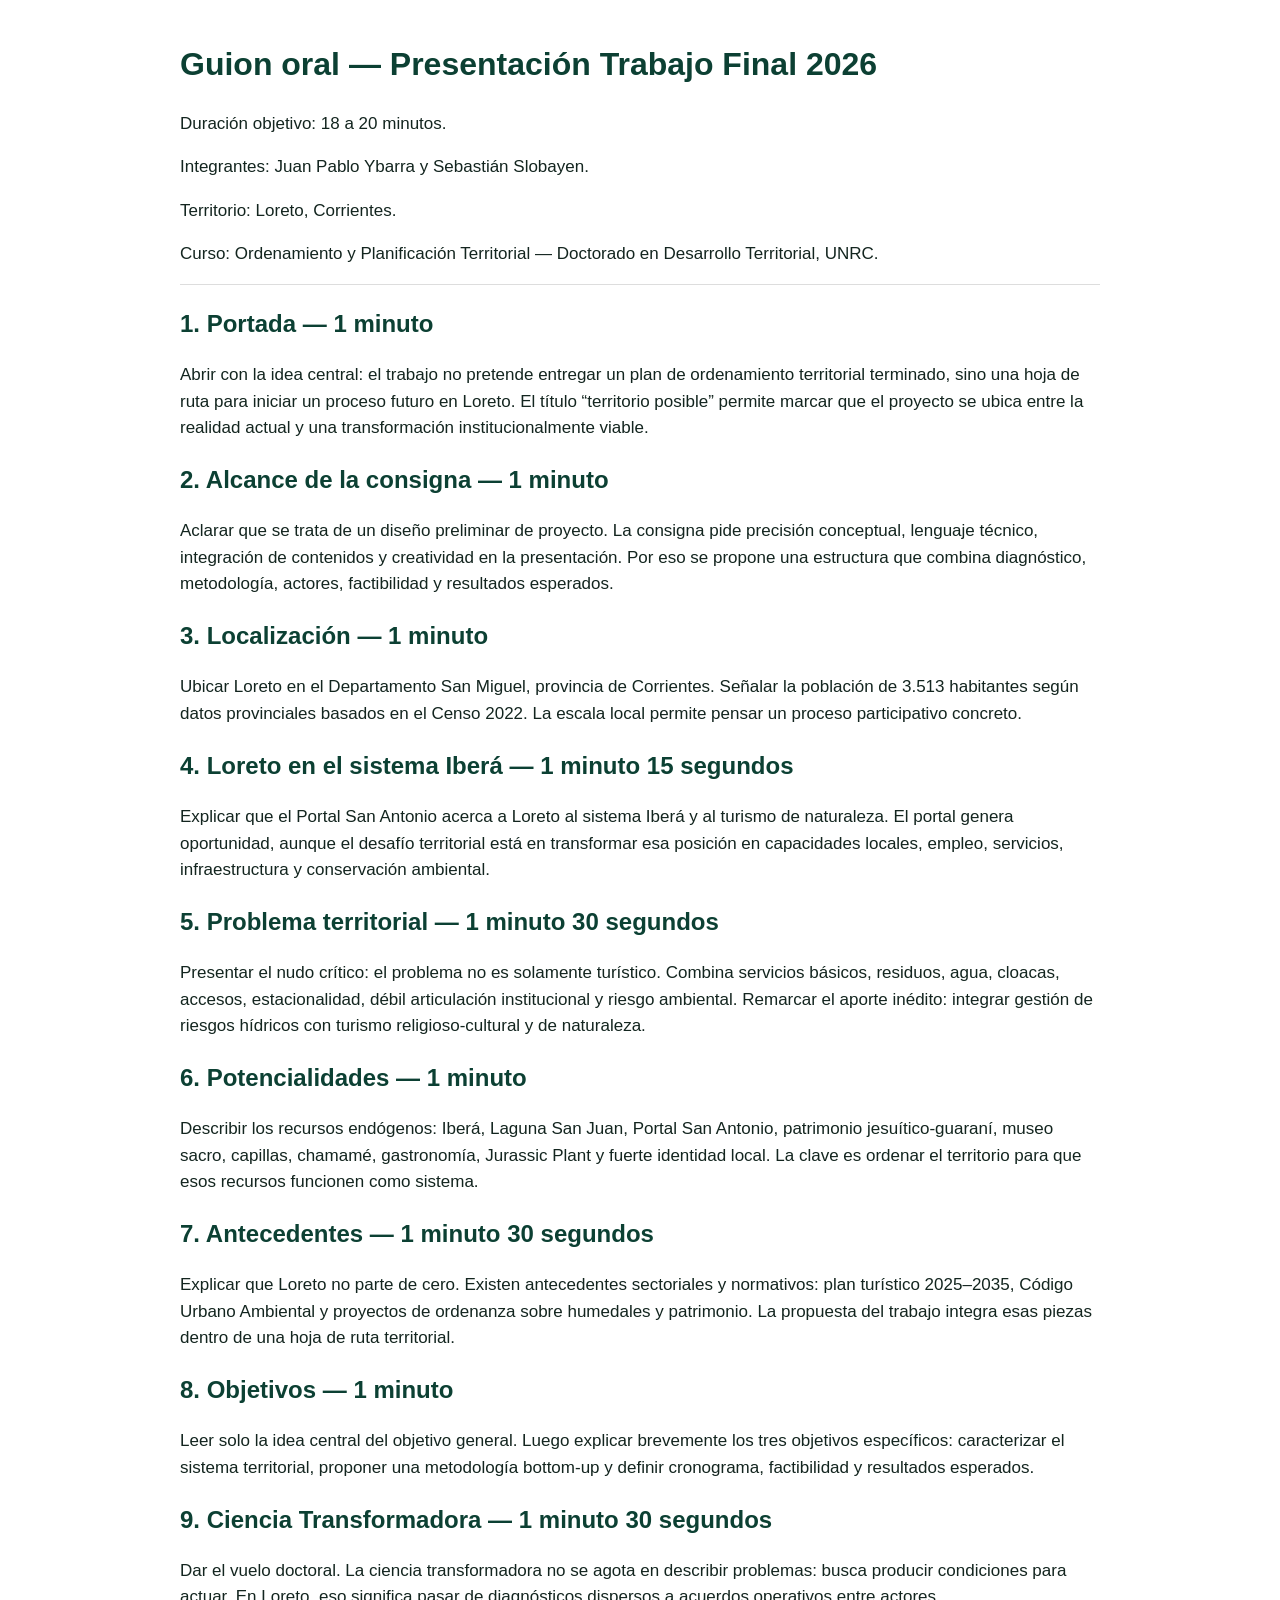
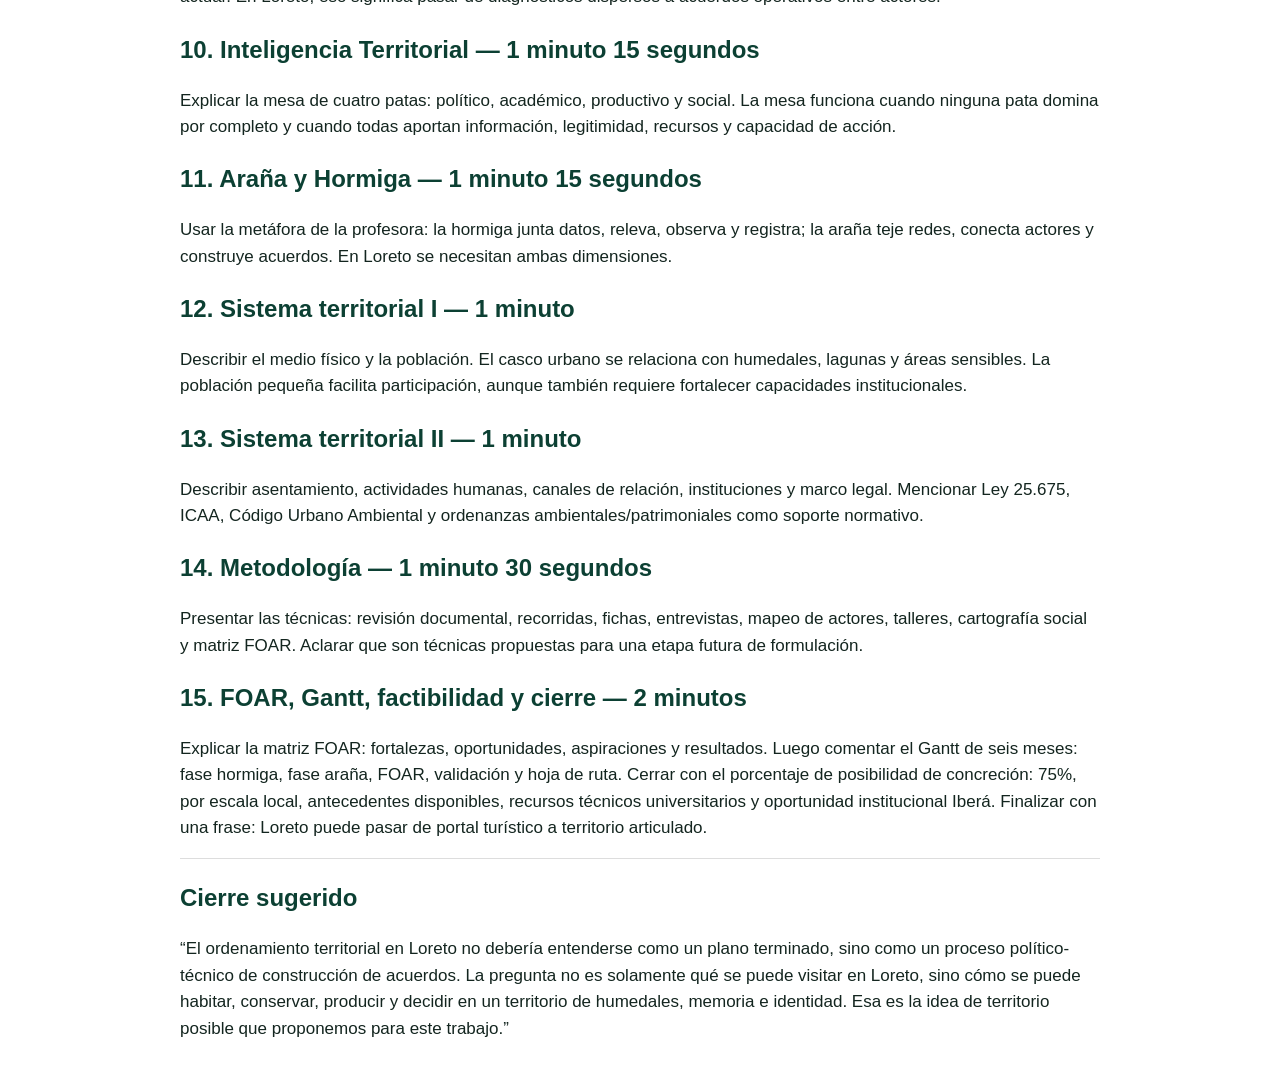
==== docs/guion_oral.html @ a90f3be9 "Add files via upload" ====
<html><head><meta charset="utf-8"><title>Guion oral</title><style>body{font-family:Inter,Segoe UI,Arial,sans-serif;max-width:920px;margin:40px auto;line-height:1.55;color:#13251f;padding:0 24px}h1,h2{color:#0c4033}hr{border:0;border-top:1px solid #ddd}p{font-size:17px}</style></head><body><h1>Guion oral — Presentación Trabajo Final 2026</h1>

<p>Duración objetivo: 18 a 20 minutos.  </p>
<p>Integrantes: Juan Pablo Ybarra y Sebastián Slobayen.  </p>
<p>Territorio: Loreto, Corrientes.  </p>
<p>Curso: Ordenamiento y Planificación Territorial — Doctorado en Desarrollo Territorial, UNRC.</p>

<hr>

<h2>1. Portada — 1 minuto</h2>
<p>Abrir con la idea central: el trabajo no pretende entregar un plan de ordenamiento territorial terminado, sino una hoja de ruta para iniciar un proceso futuro en Loreto. El título “territorio posible” permite marcar que el proyecto se ubica entre la realidad actual y una transformación institucionalmente viable.</p>

<h2>2. Alcance de la consigna — 1 minuto</h2>
<p>Aclarar que se trata de un diseño preliminar de proyecto. La consigna pide precisión conceptual, lenguaje técnico, integración de contenidos y creatividad en la presentación. Por eso se propone una estructura que combina diagnóstico, metodología, actores, factibilidad y resultados esperados.</p>

<h2>3. Localización — 1 minuto</h2>
<p>Ubicar Loreto en el Departamento San Miguel, provincia de Corrientes. Señalar la población de 3.513 habitantes según datos provinciales basados en el Censo 2022. La escala local permite pensar un proceso participativo concreto.</p>

<h2>4. Loreto en el sistema Iberá — 1 minuto 15 segundos</h2>
<p>Explicar que el Portal San Antonio acerca a Loreto al sistema Iberá y al turismo de naturaleza. El portal genera oportunidad, aunque el desafío territorial está en transformar esa posición en capacidades locales, empleo, servicios, infraestructura y conservación ambiental.</p>

<h2>5. Problema territorial — 1 minuto 30 segundos</h2>
<p>Presentar el nudo crítico: el problema no es solamente turístico. Combina servicios básicos, residuos, agua, cloacas, accesos, estacionalidad, débil articulación institucional y riesgo ambiental. Remarcar el aporte inédito: integrar gestión de riesgos hídricos con turismo religioso-cultural y de naturaleza.</p>

<h2>6. Potencialidades — 1 minuto</h2>
<p>Describir los recursos endógenos: Iberá, Laguna San Juan, Portal San Antonio, patrimonio jesuítico-guaraní, museo sacro, capillas, chamamé, gastronomía, Jurassic Plant y fuerte identidad local. La clave es ordenar el territorio para que esos recursos funcionen como sistema.</p>

<h2>7. Antecedentes — 1 minuto 30 segundos</h2>
<p>Explicar que Loreto no parte de cero. Existen antecedentes sectoriales y normativos: plan turístico 2025–2035, Código Urbano Ambiental y proyectos de ordenanza sobre humedales y patrimonio. La propuesta del trabajo integra esas piezas dentro de una hoja de ruta territorial.</p>

<h2>8. Objetivos — 1 minuto</h2>
<p>Leer solo la idea central del objetivo general. Luego explicar brevemente los tres objetivos específicos: caracterizar el sistema territorial, proponer una metodología bottom-up y definir cronograma, factibilidad y resultados esperados.</p>

<h2>9. Ciencia Transformadora — 1 minuto 30 segundos</h2>
<p>Dar el vuelo doctoral. La ciencia transformadora no se agota en describir problemas: busca producir condiciones para actuar. En Loreto, eso significa pasar de diagnósticos dispersos a acuerdos operativos entre actores.</p>

<h2>10. Inteligencia Territorial — 1 minuto 15 segundos</h2>
<p>Explicar la mesa de cuatro patas: político, académico, productivo y social. La mesa funciona cuando ninguna pata domina por completo y cuando todas aportan información, legitimidad, recursos y capacidad de acción.</p>

<h2>11. Araña y Hormiga — 1 minuto 15 segundos</h2>
<p>Usar la metáfora de la profesora: la hormiga junta datos, releva, observa y registra; la araña teje redes, conecta actores y construye acuerdos. En Loreto se necesitan ambas dimensiones.</p>

<h2>12. Sistema territorial I — 1 minuto</h2>
<p>Describir el medio físico y la población. El casco urbano se relaciona con humedales, lagunas y áreas sensibles. La población pequeña facilita participación, aunque también requiere fortalecer capacidades institucionales.</p>

<h2>13. Sistema territorial II — 1 minuto</h2>
<p>Describir asentamiento, actividades humanas, canales de relación, instituciones y marco legal. Mencionar Ley 25.675, ICAA, Código Urbano Ambiental y ordenanzas ambientales/patrimoniales como soporte normativo.</p>

<h2>14. Metodología — 1 minuto 30 segundos</h2>
<p>Presentar las técnicas: revisión documental, recorridas, fichas, entrevistas, mapeo de actores, talleres, cartografía social y matriz FOAR. Aclarar que son técnicas propuestas para una etapa futura de formulación.</p>

<h2>15. FOAR, Gantt, factibilidad y cierre — 2 minutos</h2>
<p>Explicar la matriz FOAR: fortalezas, oportunidades, aspiraciones y resultados. Luego comentar el Gantt de seis meses: fase hormiga, fase araña, FOAR, validación y hoja de ruta. Cerrar con el porcentaje de posibilidad de concreción: 75%, por escala local, antecedentes disponibles, recursos técnicos universitarios y oportunidad institucional Iberá. Finalizar con una frase: Loreto puede pasar de portal turístico a territorio articulado.</p>

<hr>

<h2>Cierre sugerido</h2>

<p>“El ordenamiento territorial en Loreto no debería entenderse como un plano terminado, sino como un proceso político-técnico de construcción de acuerdos. La pregunta no es solamente qué se puede visitar en Loreto, sino cómo se puede habitar, conservar, producir y decidir en un territorio de humedales, memoria e identidad. Esa es la idea de territorio posible que proponemos para este trabajo.”</p></body></html>
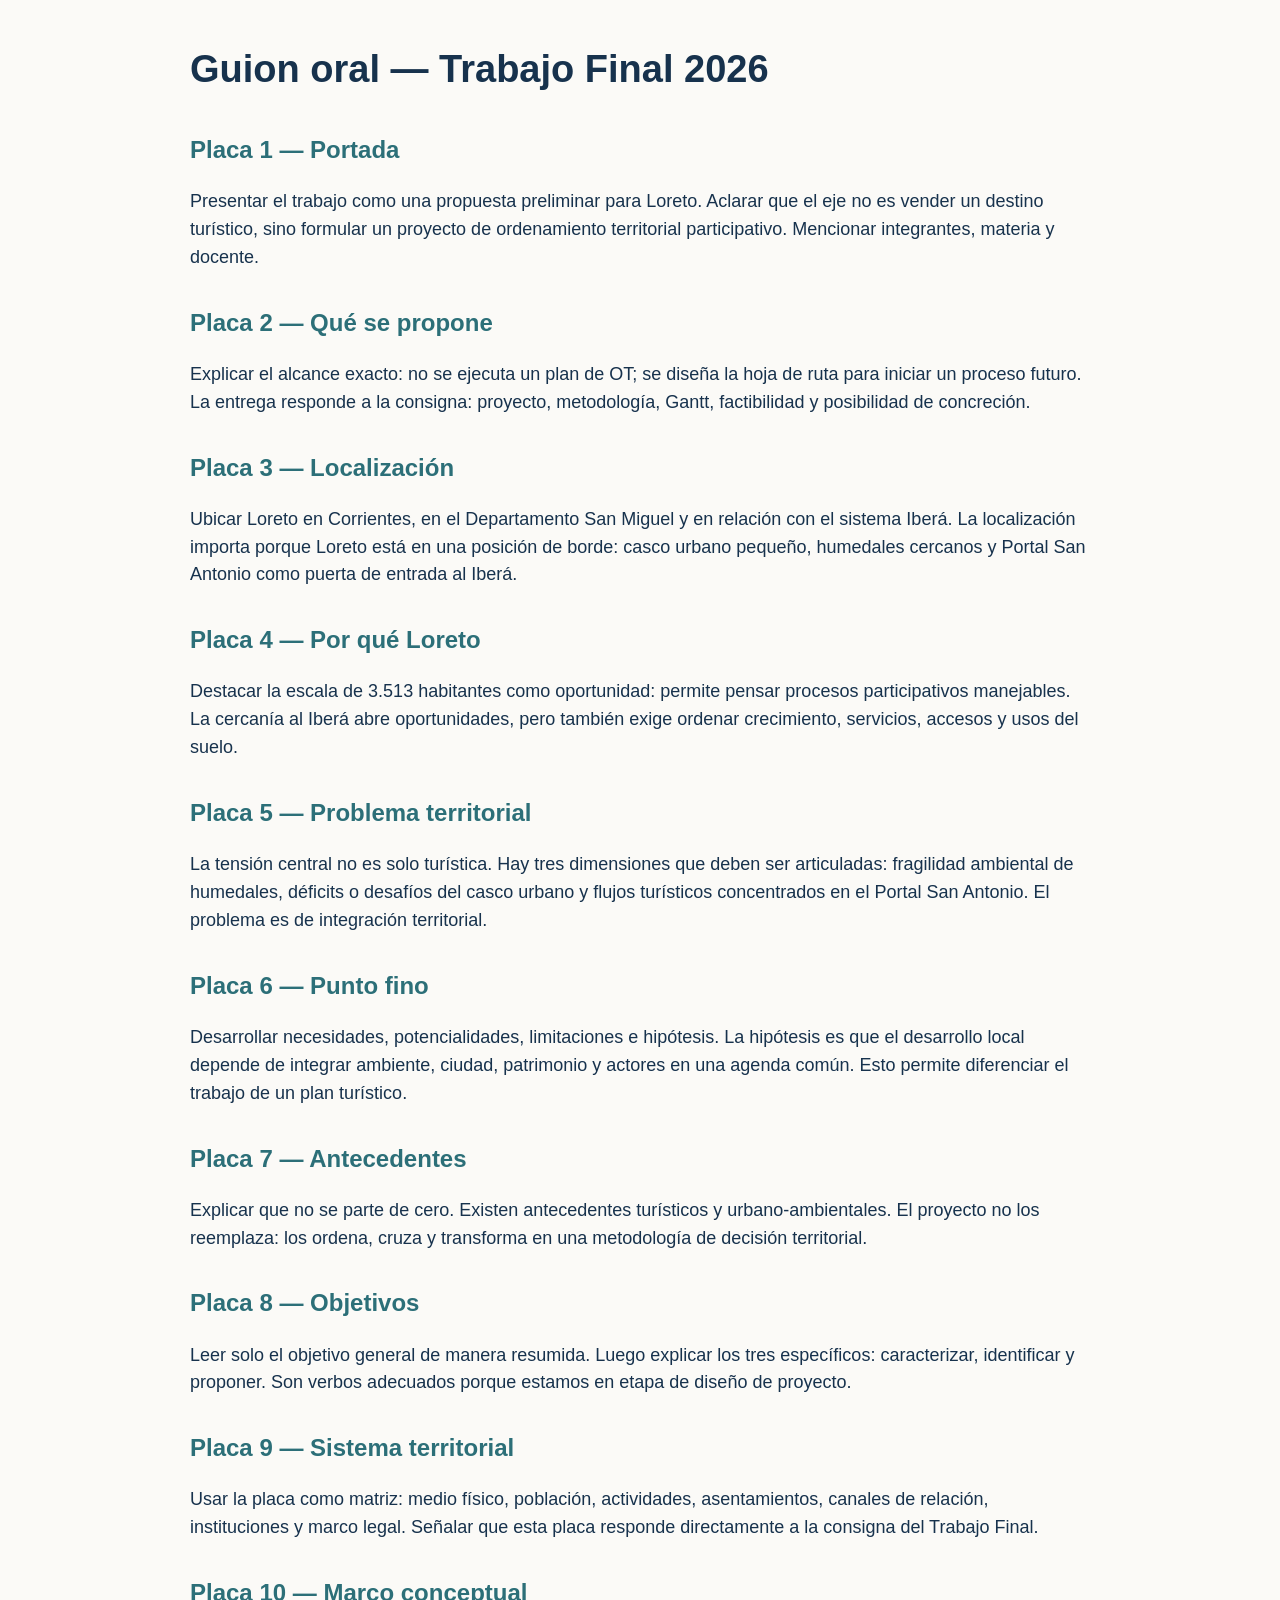
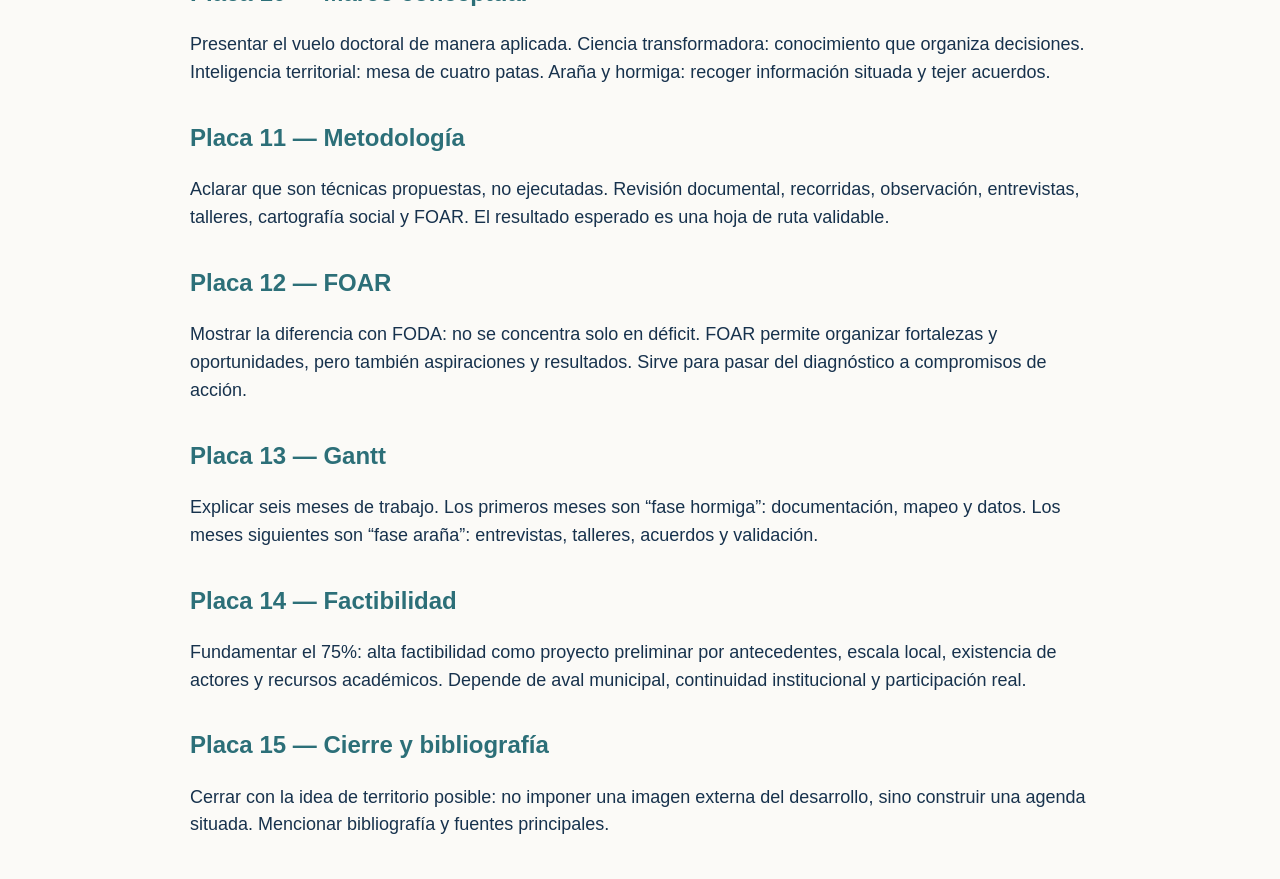
==== commit a6bd6df7: "Add files via upload" ====
--- a/docs/guion_oral.html
+++ b/docs/guion_oral.html
@@ -1,59 +1 @@
-<html><head><meta charset="utf-8"><title>Guion oral</title><style>body{font-family:Inter,Segoe UI,Arial,sans-serif;max-width:920px;margin:40px auto;line-height:1.55;color:#13251f;padding:0 24px}h1,h2{color:#0c4033}hr{border:0;border-top:1px solid #ddd}p{font-size:17px}</style></head><body><h1>Guion oral — Presentación Trabajo Final 2026</h1>
-
-<p>Duración objetivo: 18 a 20 minutos.  </p>
-<p>Integrantes: Juan Pablo Ybarra y Sebastián Slobayen.  </p>
-<p>Territorio: Loreto, Corrientes.  </p>
-<p>Curso: Ordenamiento y Planificación Territorial — Doctorado en Desarrollo Territorial, UNRC.</p>
-
-<hr>
-
-<h2>1. Portada — 1 minuto</h2>
-<p>Abrir con la idea central: el trabajo no pretende entregar un plan de ordenamiento territorial terminado, sino una hoja de ruta para iniciar un proceso futuro en Loreto. El título “territorio posible” permite marcar que el proyecto se ubica entre la realidad actual y una transformación institucionalmente viable.</p>
-
-<h2>2. Alcance de la consigna — 1 minuto</h2>
-<p>Aclarar que se trata de un diseño preliminar de proyecto. La consigna pide precisión conceptual, lenguaje técnico, integración de contenidos y creatividad en la presentación. Por eso se propone una estructura que combina diagnóstico, metodología, actores, factibilidad y resultados esperados.</p>
-
-<h2>3. Localización — 1 minuto</h2>
-<p>Ubicar Loreto en el Departamento San Miguel, provincia de Corrientes. Señalar la población de 3.513 habitantes según datos provinciales basados en el Censo 2022. La escala local permite pensar un proceso participativo concreto.</p>
-
-<h2>4. Loreto en el sistema Iberá — 1 minuto 15 segundos</h2>
-<p>Explicar que el Portal San Antonio acerca a Loreto al sistema Iberá y al turismo de naturaleza. El portal genera oportunidad, aunque el desafío territorial está en transformar esa posición en capacidades locales, empleo, servicios, infraestructura y conservación ambiental.</p>
-
-<h2>5. Problema territorial — 1 minuto 30 segundos</h2>
-<p>Presentar el nudo crítico: el problema no es solamente turístico. Combina servicios básicos, residuos, agua, cloacas, accesos, estacionalidad, débil articulación institucional y riesgo ambiental. Remarcar el aporte inédito: integrar gestión de riesgos hídricos con turismo religioso-cultural y de naturaleza.</p>
-
-<h2>6. Potencialidades — 1 minuto</h2>
-<p>Describir los recursos endógenos: Iberá, Laguna San Juan, Portal San Antonio, patrimonio jesuítico-guaraní, museo sacro, capillas, chamamé, gastronomía, Jurassic Plant y fuerte identidad local. La clave es ordenar el territorio para que esos recursos funcionen como sistema.</p>
-
-<h2>7. Antecedentes — 1 minuto 30 segundos</h2>
-<p>Explicar que Loreto no parte de cero. Existen antecedentes sectoriales y normativos: plan turístico 2025–2035, Código Urbano Ambiental y proyectos de ordenanza sobre humedales y patrimonio. La propuesta del trabajo integra esas piezas dentro de una hoja de ruta territorial.</p>
-
-<h2>8. Objetivos — 1 minuto</h2>
-<p>Leer solo la idea central del objetivo general. Luego explicar brevemente los tres objetivos específicos: caracterizar el sistema territorial, proponer una metodología bottom-up y definir cronograma, factibilidad y resultados esperados.</p>
-
-<h2>9. Ciencia Transformadora — 1 minuto 30 segundos</h2>
-<p>Dar el vuelo doctoral. La ciencia transformadora no se agota en describir problemas: busca producir condiciones para actuar. En Loreto, eso significa pasar de diagnósticos dispersos a acuerdos operativos entre actores.</p>
-
-<h2>10. Inteligencia Territorial — 1 minuto 15 segundos</h2>
-<p>Explicar la mesa de cuatro patas: político, académico, productivo y social. La mesa funciona cuando ninguna pata domina por completo y cuando todas aportan información, legitimidad, recursos y capacidad de acción.</p>
-
-<h2>11. Araña y Hormiga — 1 minuto 15 segundos</h2>
-<p>Usar la metáfora de la profesora: la hormiga junta datos, releva, observa y registra; la araña teje redes, conecta actores y construye acuerdos. En Loreto se necesitan ambas dimensiones.</p>
-
-<h2>12. Sistema territorial I — 1 minuto</h2>
-<p>Describir el medio físico y la población. El casco urbano se relaciona con humedales, lagunas y áreas sensibles. La población pequeña facilita participación, aunque también requiere fortalecer capacidades institucionales.</p>
-
-<h2>13. Sistema territorial II — 1 minuto</h2>
-<p>Describir asentamiento, actividades humanas, canales de relación, instituciones y marco legal. Mencionar Ley 25.675, ICAA, Código Urbano Ambiental y ordenanzas ambientales/patrimoniales como soporte normativo.</p>
-
-<h2>14. Metodología — 1 minuto 30 segundos</h2>
-<p>Presentar las técnicas: revisión documental, recorridas, fichas, entrevistas, mapeo de actores, talleres, cartografía social y matriz FOAR. Aclarar que son técnicas propuestas para una etapa futura de formulación.</p>
-
-<h2>15. FOAR, Gantt, factibilidad y cierre — 2 minutos</h2>
-<p>Explicar la matriz FOAR: fortalezas, oportunidades, aspiraciones y resultados. Luego comentar el Gantt de seis meses: fase hormiga, fase araña, FOAR, validación y hoja de ruta. Cerrar con el porcentaje de posibilidad de concreción: 75%, por escala local, antecedentes disponibles, recursos técnicos universitarios y oportunidad institucional Iberá. Finalizar con una frase: Loreto puede pasar de portal turístico a territorio articulado.</p>
-
-<hr>
-
-<h2>Cierre sugerido</h2>
-
-<p>“El ordenamiento territorial en Loreto no debería entenderse como un plano terminado, sino como un proceso político-técnico de construcción de acuerdos. La pregunta no es solamente qué se puede visitar en Loreto, sino cómo se puede habitar, conservar, producir y decidir en un territorio de humedales, memoria e identidad. Esa es la idea de territorio posible que proponemos para este trabajo.”</p></body></html>+<!doctype html><html lang="es"><head><meta charset="utf-8"><title>Guion oral</title><style>body{font-family:Arial,sans-serif;max-width:900px;margin:40px auto;line-height:1.55;color:#17324d;background:#fbfaf7}h1{font-size:38px}h2{margin-top:32px;color:#2c6f78}p{font-size:18px}a{color:#ba4a2d}</style></head><body><h1>Guion oral — Trabajo Final 2026</h1><h2>Placa 1 — Portada</h2><p>Presentar el trabajo como una propuesta preliminar para Loreto. Aclarar que el eje no es vender un destino turístico, sino formular un proyecto de ordenamiento territorial participativo. Mencionar integrantes, materia y docente.</p><h2>Placa 2 — Qué se propone</h2><p>Explicar el alcance exacto: no se ejecuta un plan de OT; se diseña la hoja de ruta para iniciar un proceso futuro. La entrega responde a la consigna: proyecto, metodología, Gantt, factibilidad y posibilidad de concreción.</p><h2>Placa 3 — Localización</h2><p>Ubicar Loreto en Corrientes, en el Departamento San Miguel y en relación con el sistema Iberá. La localización importa porque Loreto está en una posición de borde: casco urbano pequeño, humedales cercanos y Portal San Antonio como puerta de entrada al Iberá.</p><h2>Placa 4 — Por qué Loreto</h2><p>Destacar la escala de 3.513 habitantes como oportunidad: permite pensar procesos participativos manejables. La cercanía al Iberá abre oportunidades, pero también exige ordenar crecimiento, servicios, accesos y usos del suelo.</p><h2>Placa 5 — Problema territorial</h2><p>La tensión central no es solo turística. Hay tres dimensiones que deben ser articuladas: fragilidad ambiental de humedales, déficits o desafíos del casco urbano y flujos turísticos concentrados en el Portal San Antonio. El problema es de integración territorial.</p><h2>Placa 6 — Punto fino</h2><p>Desarrollar necesidades, potencialidades, limitaciones e hipótesis. La hipótesis es que el desarrollo local depende de integrar ambiente, ciudad, patrimonio y actores en una agenda común. Esto permite diferenciar el trabajo de un plan turístico.</p><h2>Placa 7 — Antecedentes</h2><p>Explicar que no se parte de cero. Existen antecedentes turísticos y urbano-ambientales. El proyecto no los reemplaza: los ordena, cruza y transforma en una metodología de decisión territorial.</p><h2>Placa 8 — Objetivos</h2><p>Leer solo el objetivo general de manera resumida. Luego explicar los tres específicos: caracterizar, identificar y proponer. Son verbos adecuados porque estamos en etapa de diseño de proyecto.</p><h2>Placa 9 — Sistema territorial</h2><p>Usar la placa como matriz: medio físico, población, actividades, asentamientos, canales de relación, instituciones y marco legal. Señalar que esta placa responde directamente a la consigna del Trabajo Final.</p><h2>Placa 10 — Marco conceptual</h2><p>Presentar el vuelo doctoral de manera aplicada. Ciencia transformadora: conocimiento que organiza decisiones. Inteligencia territorial: mesa de cuatro patas. Araña y hormiga: recoger información situada y tejer acuerdos.</p><h2>Placa 11 — Metodología</h2><p>Aclarar que son técnicas propuestas, no ejecutadas. Revisión documental, recorridas, observación, entrevistas, talleres, cartografía social y FOAR. El resultado esperado es una hoja de ruta validable.</p><h2>Placa 12 — FOAR</h2><p>Mostrar la diferencia con FODA: no se concentra solo en déficit. FOAR permite organizar fortalezas y oportunidades, pero también aspiraciones y resultados. Sirve para pasar del diagnóstico a compromisos de acción.</p><h2>Placa 13 — Gantt</h2><p>Explicar seis meses de trabajo. Los primeros meses son “fase hormiga”: documentación, mapeo y datos. Los meses siguientes son “fase araña”: entrevistas, talleres, acuerdos y validación.</p><h2>Placa 14 — Factibilidad</h2><p>Fundamentar el 75%: alta factibilidad como proyecto preliminar por antecedentes, escala local, existencia de actores y recursos académicos. Depende de aval municipal, continuidad institucional y participación real.</p><h2>Placa 15 — Cierre y bibliografía</h2><p>Cerrar con la idea de territorio posible: no imponer una imagen externa del desarrollo, sino construir una agenda situada. Mencionar bibliografía y fuentes principales.</p></body></html>
